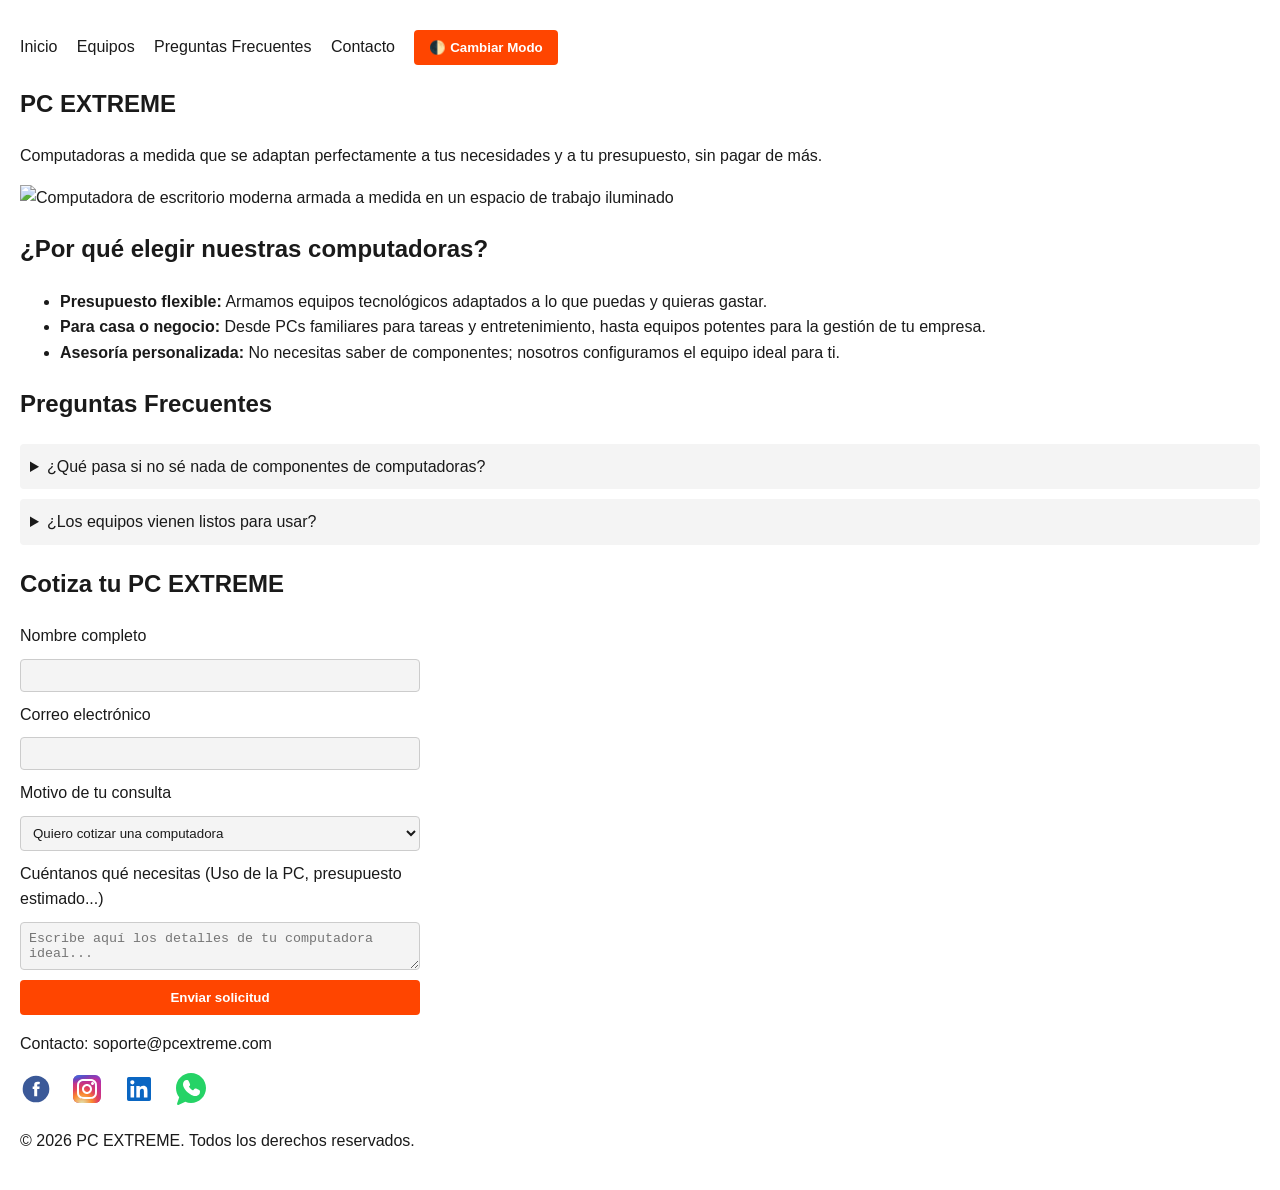
==== index.html @ 74a6d480 "Entrega Módulo 1 - PC EXTREME" ====
<!DOCTYPE html>
<html lang="es">
<head>
  <meta charset="UTF-8">
  <title>PC EXTREME - Computadoras a tu Medida</title>
  <link rel="icon" href="img/favicon.jpeg" type="image/jpeg">
  <link rel="stylesheet" href="css/styles.css">
</head>
<body>

  <header>
    <nav>
      <a href="#hero">Inicio</a>
      <a href="#caracteristicas">Equipos</a>
      <a href="#faq">Preguntas Frecuentes</a>
      <a href="#contacto">Contacto</a>
      <button id="theme-toggle" style="margin-top: 10px;">🌓 Cambiar Modo</button>
    </nav>
    
  </header>

  <main>
    <section id="hero">
      <h1>PC EXTREME</h1>
      <p>Computadoras a medida que se adaptan perfectamente a tus necesidades y a tu presupuesto, sin pagar de más.</p>
      <img src="img/hero.jpg" alt="Computadora de escritorio moderna armada a medida en un espacio de trabajo iluminado" width="720" height="720">
    </section>

    <section id="caracteristicas">
      <h2>¿Por qué elegir nuestras computadoras?</h2>
      <ul>
        <li><strong>Presupuesto flexible:</strong> Armamos equipos tecnológicos adaptados a lo que puedas y quieras gastar.</li>
        <li><strong>Para casa o negocio:</strong> Desde PCs familiares para tareas y entretenimiento, hasta equipos potentes para la gestión de tu empresa.</li>
        <li><strong>Asesoría personalizada:</strong> No necesitas saber de componentes; nosotros configuramos el equipo ideal para ti.</li>
      </ul>
    </section>

    <section id="faq">
      <h2>Preguntas Frecuentes</h2>
      
      <details>
        <summary>¿Qué pasa si no sé nada de componentes de computadoras?</summary>
        <p>No te preocupes. Cuéntanos para qué necesitas la PC (estudios, oficina, juegos) y cuál es tu presupuesto; nosotros nos encargamos de seleccionar las mejores piezas para ti.</p>
      </details>

      <details>
        <summary>¿Los equipos vienen listos para usar?</summary>
        <p>Sí, entregamos todas las computadoras completamente armadas, testeadas y con el sistema operativo configurado para que solo tengas que conectarla y empezar a trabajar.</p>
      </details>
    </section>

    <section id="contactodirect">
      <h2>Cotiza tu PC EXTREME</h2>
      <form>
        <label for="nombre">Nombre completo</label>
        <input type="text" id="nombre" required>

        <label for="email">Correo electrónico</label>
        <input type="email" id="email" required>

        
        <label for="motivo">Motivo de tu consulta</label>
        <select id="motivo">
          <option value="cotizacion">Quiero cotizar una computadora</option>
          <option value="soporte">Soporte técnico o garantía</option>
          <option value="sugerencia">Sugerencia o reclamo</option>
        </select>

        <label for="mensaje">Cuéntanos qué necesitas (Uso de la PC, presupuesto estimado...)</label>
        <textarea id="mensaje" placeholder="Escribe aquí los detalles de tu computadora ideal..."></textarea>

        <button type="submit">Enviar solicitud</button>
      </form>
    </section>

  </main>

  <footer id="contactoredes">
    <p>Contacto: soporte@pcextreme.com</p>

    <a href="#" aria-label="Síguenos en Facebook">
      <img src="img/facebook.svg" alt="" width="32" height="32">
    </a>
    <a href="#" aria-label="Síguenos en Instagram">
      <img src="img/instagram.svg" alt="" width="32" height="32">
    </a>
    <a href="#" aria-label="Síguenos en LinkedIn">
      <img src="img/linkedin.svg" alt="" width="32" height="32">
    </a>
    <a href="#" aria-label="Escríbenos por WhatsApp para cotizar tu computadora">
      <img src="img/whatsapp.svg" alt="" width="32" height="32">
    </a>

    <p>&copy; 2026 PC EXTREME. Todos los derechos reservados.</p>
  </footer>
    
   <script>
    const toggleButton = document.getElementById('theme-toggle');
    toggleButton.addEventListener('click', () => {
      const currentTheme = document.body.getAttribute('data-theme');
      if (currentTheme === 'dark') {
        document.body.removeAttribute('data-theme');
      } else {
        document.body.setAttribute('data-theme', 'dark');
      }
    });
  </script>

</body>
</html>
---- css/styles.css ----
/* Variables CSS (Logro 1) */
:root {
  --bg-color: #ffffff;
  --text-color: #1a1a1a;
  --accent-color: #ff4500; /* Un rojo/naranja potente para PC EXTREME */
  --card-bg: #f4f4f4;
  --transition-speed: 0.3s; /* Para el Logro 2 */
}

/* Variables para el Modo Oscuro */
[data-theme="dark"] {
  --bg-color: #121212;
  --text-color: #f5f5f5;
  --card-bg: #1e1e1e;
}

/* Estilos Base utilizando las variables */
body {
  background-color: var(--bg-color);
  color: var(--text-color);
  font-family: 'Segoe UI', Tahoma, Geneva, Verdana, sans-serif;
  line-height: 1.6;
  margin: 0;
  padding: 20px;
  transition: background-color var(--transition-speed), color var(--transition-speed);
}

/* Microinteracciones en Enlaces (Logro 2) */
nav a, footer a {
  color: var(--text-color);
  text-decoration: none;
  margin-right: 15px;
  transition: color var(--transition-speed);
}

nav a:hover, footer a:hover {
  color: var(--accent-color); /* Resalta al pasar el mouse */
  text-decoration: underline;
}

/* Botones y Formulario ordenados hacia abajo */
form {
  display: flex;
  flex-direction: column;
  max-width: 400px;
  gap: 10px;
}

input, select, textarea {
  padding: 8px;
  background-color: var(--card-bg);
  color: var(--text-color);
  border: 1px solid #ccc;
  border-radius: 4px;
}

/* Microinteracciones en Botones (Logro 2) */
button {
  background-color: var(--accent-color);
  color: white;
  border: none;
  padding: 10px 15px;
  cursor: pointer;
  border-radius: 4px;
  font-weight: bold;
  transition: transform var(--transition-speed), background-color var(--transition-speed);
}

button:hover {
  background-color: #e03d00;
  transform: scale(1.03); /* Efecto de crecimiento sutil */
}

/* Estilos para las preguntas frecuentes */
details {
  background-color: var(--card-bg);
  padding: 10px;
  margin-bottom: 10px;
  border-radius: 4px;
}
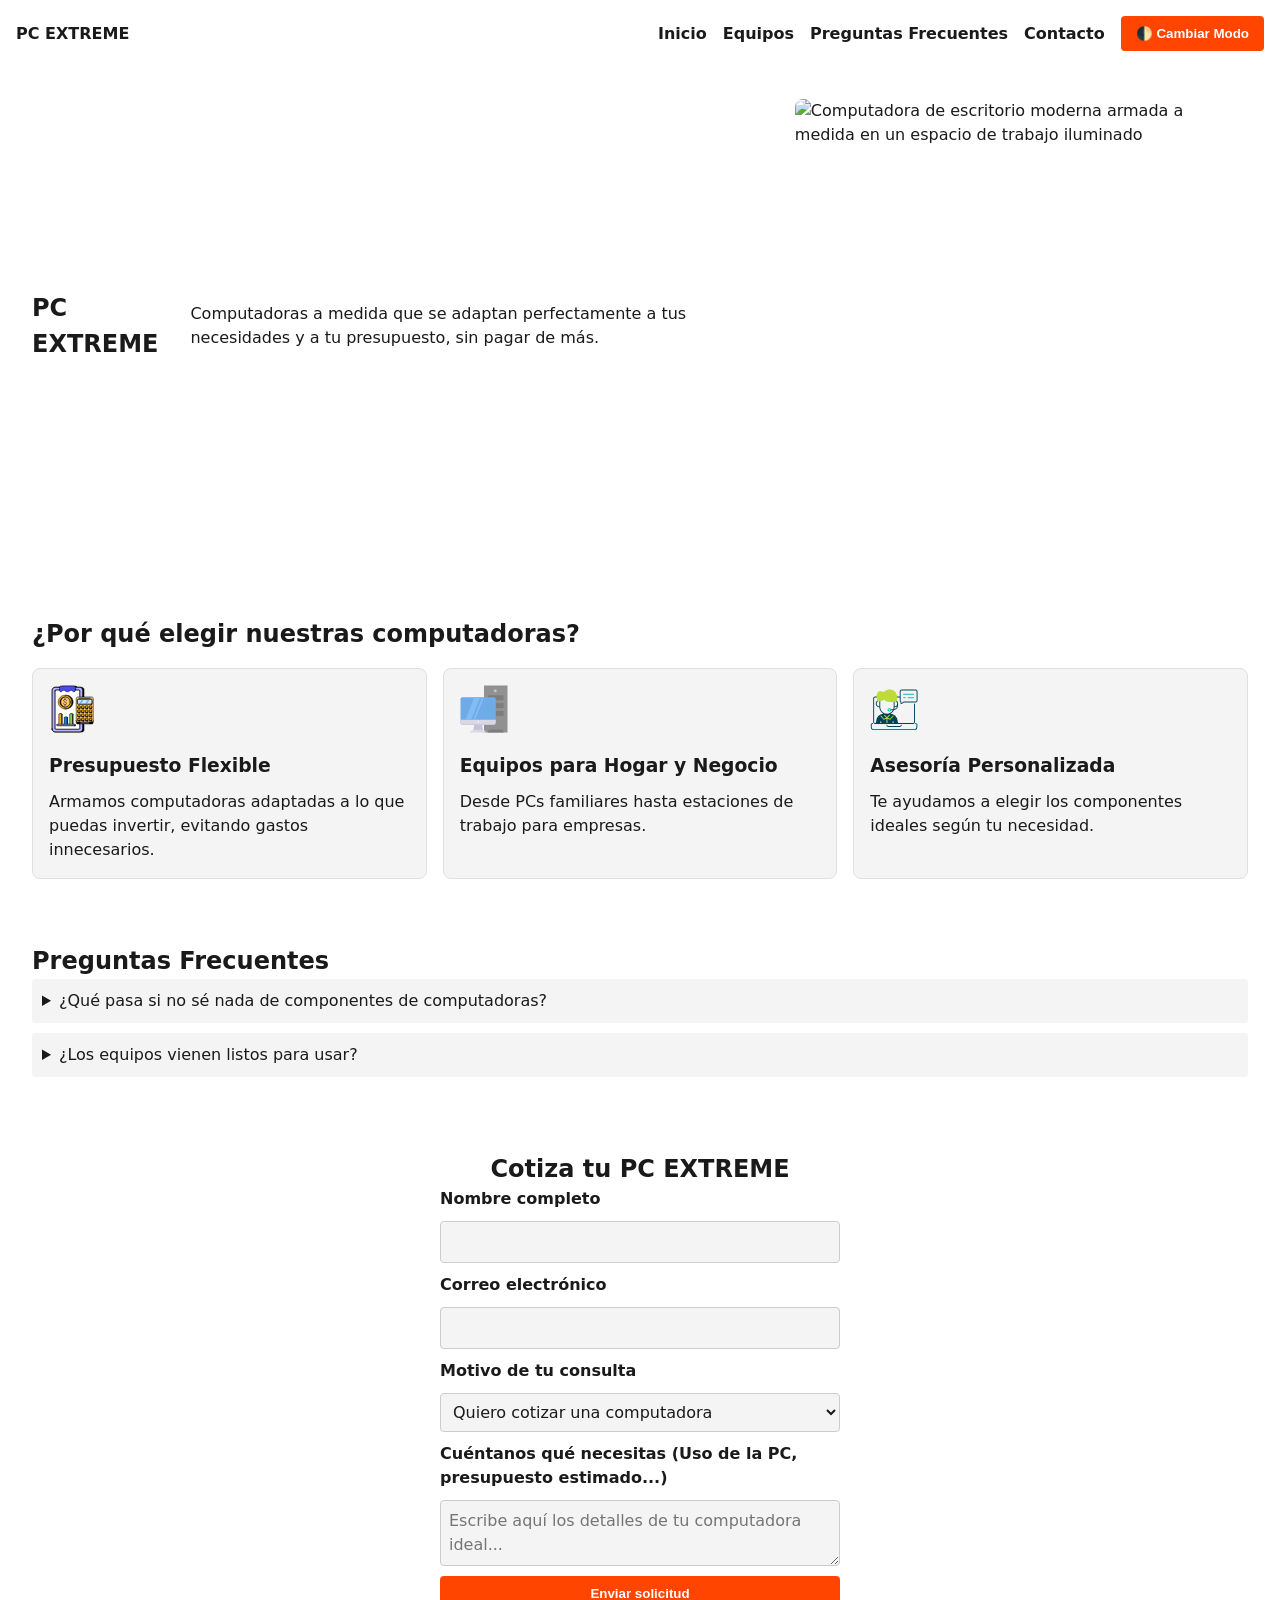
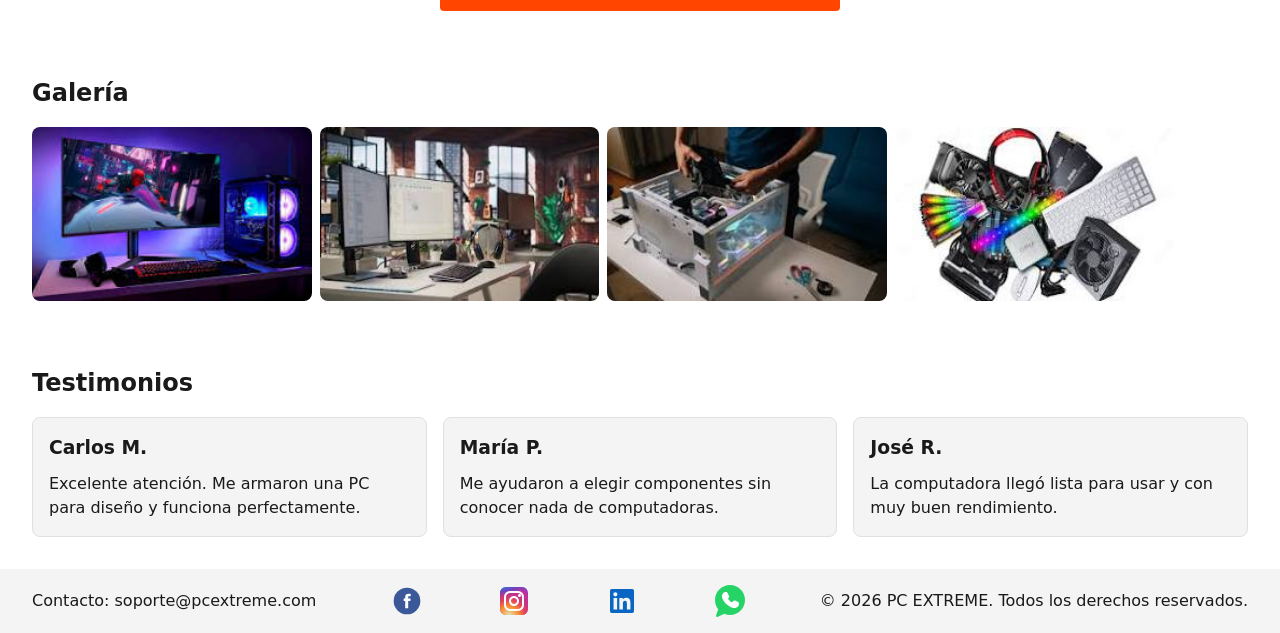
==== commit 1c0d00ac: "Laboratorio 02: Flexbox y diseño responsive" ====
--- a/index.html
+++ b/index.html
@@ -1,51 +1,88 @@
 <!DOCTYPE html>
 <html lang="es">
+
 <head>
   <meta charset="UTF-8">
   <title>PC EXTREME - Computadoras a tu Medida</title>
   <link rel="icon" href="img/favicon.jpeg" type="image/jpeg">
   <link rel="stylesheet" href="css/styles.css">
 </head>
+
 <body>
 
   <header>
     <nav>
+      <a href="#hero" class="logo">PC EXTREME</a>
+
       <a href="#hero">Inicio</a>
       <a href="#caracteristicas">Equipos</a>
       <a href="#faq">Preguntas Frecuentes</a>
-      <a href="#contacto">Contacto</a>
-      <button id="theme-toggle" style="margin-top: 10px;">🌓 Cambiar Modo</button>
+      <a href="#contactodirect">Contacto</a>
+
+      <button id="theme-toggle">🌓 Cambiar Modo</button>
     </nav>
-    
+
   </header>
 
   <main>
     <section id="hero">
       <h1>PC EXTREME</h1>
       <p>Computadoras a medida que se adaptan perfectamente a tus necesidades y a tu presupuesto, sin pagar de más.</p>
-      <img src="img/hero.jpg" alt="Computadora de escritorio moderna armada a medida en un espacio de trabajo iluminado" width="720" height="720">
+      <img src="img/hero.jpg" alt="Computadora de escritorio moderna armada a medida en un espacio de trabajo iluminado"
+        width="720" height="720">
     </section>
 
     <section id="caracteristicas">
       <h2>¿Por qué elegir nuestras computadoras?</h2>
-      <ul>
-        <li><strong>Presupuesto flexible:</strong> Armamos equipos tecnológicos adaptados a lo que puedas y quieras gastar.</li>
-        <li><strong>Para casa o negocio:</strong> Desde PCs familiares para tareas y entretenimiento, hasta equipos potentes para la gestión de tu empresa.</li>
-        <li><strong>Asesoría personalizada:</strong> No necesitas saber de componentes; nosotros configuramos el equipo ideal para ti.</li>
-      </ul>
+      <div class="cards">
+
+        <article class="card">
+          <img src="img/presupuesto.svg" alt="" width="48" height="48">
+
+          <h3>Presupuesto Flexible</h3>
+
+          <p>
+            Armamos computadoras adaptadas a lo que puedas invertir,
+            evitando gastos innecesarios.
+          </p>
+        </article>
+
+        <article class="card">
+          <img src="img/pc_escritorio.svg" alt="" width="48" height="48">
+
+          <h3>Equipos para Hogar y Negocio</h3>
+
+          <p>
+            Desde PCs familiares hasta estaciones de trabajo para empresas.
+          </p>
+        </article>
+
+        <article class="card">
+          <img src="img/asesoría.svg" alt="" width="48" height="48">
+
+          <h3>Asesoría Personalizada</h3>
+
+          <p>
+            Te ayudamos a elegir los componentes ideales según tu necesidad.
+          </p>
+        </article>
+
+      </div>
     </section>
 
     <section id="faq">
       <h2>Preguntas Frecuentes</h2>
-      
+
       <details>
         <summary>¿Qué pasa si no sé nada de componentes de computadoras?</summary>
-        <p>No te preocupes. Cuéntanos para qué necesitas la PC (estudios, oficina, juegos) y cuál es tu presupuesto; nosotros nos encargamos de seleccionar las mejores piezas para ti.</p>
+        <p>No te preocupes. Cuéntanos para qué necesitas la PC (estudios, oficina, juegos) y cuál es tu presupuesto;
+          nosotros nos encargamos de seleccionar las mejores piezas para ti.</p>
       </details>
 
       <details>
         <summary>¿Los equipos vienen listos para usar?</summary>
-        <p>Sí, entregamos todas las computadoras completamente armadas, testeadas y con el sistema operativo configurado para que solo tengas que conectarla y empezar a trabajar.</p>
+        <p>Sí, entregamos todas las computadoras completamente armadas, testeadas y con el sistema operativo configurado
+          para que solo tengas que conectarla y empezar a trabajar.</p>
       </details>
     </section>
 
@@ -58,7 +95,7 @@
         <label for="email">Correo electrónico</label>
         <input type="email" id="email" required>
 
-        
+
         <label for="motivo">Motivo de tu consulta</label>
         <select id="motivo">
           <option value="cotizacion">Quiero cotizar una computadora</option>
@@ -72,7 +109,50 @@
         <button type="submit">Enviar solicitud</button>
       </form>
     </section>
+    <section id="galeria">
+      <h2>Galería</h2>
+      <div class="galeria">
 
+        <img src="img/PC-Gamer.jpg" alt="Computadora gamer">
+        <img src="img/PC-oficina.jpg" alt="PC para oficina">
+        <img src="img/PC-personalizada.jpg" alt="Computadora personalizada">
+        <img src="img/PC-componentes.jpg" alt="Componentes de computadora">
+
+      </div>
+    </section>
+    <section id="testimonios">
+      <h2>Testimonios</h2>
+      <div class="cards">
+        
+        <article class="card">
+          <h3>Carlos M.</h3>
+          <p>
+            Excelente atención. Me armaron una PC para diseño
+            y funciona perfectamente.
+          </p>
+        </article>
+
+        <article class="card">
+          <h3>María P.</h3>
+
+          <p>
+            Me ayudaron a elegir componentes sin conocer nada
+            de computadoras.
+          </p>
+        </article>
+
+        <article class="card">
+          <h3>José R.</h3>
+
+          <p>
+            La computadora llegó lista para usar y con muy buen
+            rendimiento.
+          </p>
+        </article>
+
+      </div>
+
+    </section>
   </main>
 
   <footer id="contactoredes">
@@ -93,8 +173,8 @@
 
     <p>&copy; 2026 PC EXTREME. Todos los derechos reservados.</p>
   </footer>
-    
-   <script>
+
+  <script>
     const toggleButton = document.getElementById('theme-toggle');
     toggleButton.addEventListener('click', () => {
       const currentTheme = document.body.getAttribute('data-theme');
@@ -107,4 +187,5 @@
   </script>
 
 </body>
+
 </html>
--- a/css/styles.css
+++ b/css/styles.css
@@ -1,80 +1,370 @@
-/* Variables CSS (Logro 1) */
+/* ==========================
+   MÓVIL (<640px)
+   ESTILOS BASE
+========================== */
+
+* {
+  margin: 0;
+  padding: 0;
+  box-sizing: border-box;
+}
+
+/* ==========================
+   VARIABLES
+========================== */
+
 :root {
   --bg-color: #ffffff;
   --text-color: #1a1a1a;
-  --accent-color: #ff4500; /* Un rojo/naranja potente para PC EXTREME */
+  --accent-color: #ff4500;
   --card-bg: #f4f4f4;
-  --transition-speed: 0.3s; /* Para el Logro 2 */
-}
-
-/* Variables para el Modo Oscuro */
+  --transition-speed: .3s;
+}
+
+/* ==========================
+   MODO OSCURO
+========================== */
+
 [data-theme="dark"] {
   --bg-color: #121212;
   --text-color: #f5f5f5;
   --card-bg: #1e1e1e;
 }
 
-/* Estilos Base utilizando las variables */
+/* ==========================
+   BODY
+========================== */
+
 body {
   background-color: var(--bg-color);
   color: var(--text-color);
-  font-family: 'Segoe UI', Tahoma, Geneva, Verdana, sans-serif;
-  line-height: 1.6;
-  margin: 0;
-  padding: 20px;
-  transition: background-color var(--transition-speed), color var(--transition-speed);
-}
-
-/* Microinteracciones en Enlaces (Logro 2) */
-nav a, footer a {
+  font-family: system-ui, sans-serif;
+  line-height: 1.5;
+
+  transition:
+    background-color var(--transition-speed),
+    color var(--transition-speed);
+}
+
+/* ==========================
+   NAVBAR
+========================== */
+
+header nav {
+  display: flex;
+  flex-wrap: wrap;
+  align-items: center;
+  gap: 16px;
+  padding: 16px;
+}
+
+header nav .logo {
+  flex-grow: 1;
+}
+
+nav a {
+  text-decoration: none;
   color: var(--text-color);
-  text-decoration: none;
-  margin-right: 15px;
-  transition: color var(--transition-speed);
-}
-
-nav a:hover, footer a:hover {
-  color: var(--accent-color); /* Resalta al pasar el mouse */
-  text-decoration: underline;
-}
-
-/* Botones y Formulario ordenados hacia abajo */
-form {
-  display: flex;
-  flex-direction: column;
-  max-width: 400px;
-  gap: 10px;
-}
-
-input, select, textarea {
-  padding: 8px;
-  background-color: var(--card-bg);
-  color: var(--text-color);
-  border: 1px solid #ccc;
-  border-radius: 4px;
-}
-
-/* Microinteracciones en Botones (Logro 2) */
-button {
-  background-color: var(--accent-color);
-  color: white;
-  border: none;
-  padding: 10px 15px;
-  cursor: pointer;
-  border-radius: 4px;
-  font-weight: bold;
-  transition: transform var(--transition-speed), background-color var(--transition-speed);
-}
-
-button:hover {
-  background-color: #e03d00;
-  transform: scale(1.03); /* Efecto de crecimiento sutil */
-}
-
-/* Estilos para las preguntas frecuentes */
+  font-weight: 700;
+  transition: color .3s;
+}
+
+nav a:hover {
+  color: var(--accent-color);
+}
+
+/* ==========================
+   HERO
+========================== */
+
+#hero {
+  display: flex;
+  flex-direction: column;
+  align-items: center;
+  text-align: center;
+  gap: 32px;
+  padding: 32px;
+}
+
+#hero img {
+  max-width: 100%;
+  height: auto;
+  border-radius: 8px;
+
+  transition: transform .3s;
+}
+
+#hero img:hover {
+  transform: scale(1.03);
+}
+
+/* ==========================
+   SECCIONES
+========================== */
+
+#caracteristicas,
+#faq,
+#contactodirect,
+#galeria,
+#testimonios {
+  padding: 32px;
+}
+
+/* ==========================
+   TARJETAS GENERALES
+========================== */
+
+.cards {
+  display: flex;
+  flex-direction: column;
+  gap: 16px;
+  margin-top: 16px;
+}
+
+.card {
+  width: 100%;
+
+  padding: 16px;
+
+  background: var(--card-bg);
+
+  border: 1px solid #e0e0e0;
+  border-radius: 8px;
+
+  transition:
+    transform .3s,
+    box-shadow .3s;
+}
+
+.card:hover {
+  transform: translateY(-4px);
+  box-shadow: 0 8px 15px rgba(0, 0, 0, .15);
+}
+
+.card img {
+  margin-bottom: 12px;
+}
+
+.card h3 {
+  margin-bottom: 10px;
+}
+
+/* ==========================
+   TESTIMONIOS
+========================== */
+
+#testimonios .cards {
+  display: flex;
+  flex-direction: column;
+}
+
+#testimonios .card {
+  width: 100%;
+}
+
+/* ==========================
+   FAQ
+========================== */
+
 details {
-  background-color: var(--card-bg);
+  background: var(--card-bg);
   padding: 10px;
   margin-bottom: 10px;
   border-radius: 4px;
+}
+
+/* ==========================
+   CONTACTO
+========================== */
+
+#contactodirect {
+  display: flex;
+  flex-direction: column;
+  align-items: center;
+}
+
+#contactodirect form {
+  display: flex;
+  flex-direction: column;
+  gap: 10px;
+
+  width: 100%;
+  max-width: 400px;
+}
+
+#contactodirect label {
+  font-weight: 600;
+}
+
+input,
+select,
+textarea {
+  padding: 8px;
+
+  border: 1px solid #ccc;
+  border-radius: 4px;
+
+  background: var(--card-bg);
+  color: var(--text-color);
+
+  font: inherit;
+}
+
+/* ==========================
+   BOTONES
+========================== */
+
+button {
+  background: var(--accent-color);
+  color: white;
+
+  border: none;
+  border-radius: 4px;
+
+  padding: 10px 15px;
+
+  cursor: pointer;
+  font-weight: bold;
+
+  transition:
+    transform .3s,
+    background-color .3s;
+}
+
+button:hover {
+  background: #e03d00;
+  transform: translateY(-3px);
+}
+
+/* ==========================
+   GALERÍA
+========================== */
+
+.galeria {
+  display: flex;
+  flex-direction: column;
+  gap: 8px;
+  margin-top: 16px;
+}
+
+.galeria img {
+  width: 100%;
+  height: auto;
+  border-radius: 8px;
+
+  transition: transform .3s;
+}
+
+.galeria img:hover {
+  transform: scale(1.03);
+}
+
+/* ==========================
+   FOOTER
+========================== */
+
+footer {
+  display: flex;
+  flex-wrap: wrap;
+
+  justify-content: center;
+  align-items: center;
+
+  gap: 16px;
+
+  padding: 16px 32px;
+
+  background: var(--card-bg);
+}
+
+footer a {
+  display: inline-flex;
+  align-items: center;
+}
+
+footer img {
+  transition: transform .3s;
+}
+
+footer img:hover {
+  transform: scale(1.1);
+}
+
+/* ==================================
+   TABLET (640px - 1023px)
+================================== */
+
+@media (min-width:640px) {
+
+  /* Características */
+  .cards {
+    flex-direction: row;
+    flex-wrap: wrap;
+  }
+
+  .card {
+    flex: 1 1 45%;
+  }
+
+  /* Testimonios */
+  #testimonios .cards {
+    flex-direction: row;
+    flex-wrap: wrap;
+  }
+
+  #testimonios .card {
+    flex: 1 1 45%;
+  }
+
+  /* Galería */
+  .galeria {
+    flex-direction: row;
+    flex-wrap: wrap;
+  }
+
+  .galeria img {
+    width: 48%;
+  }
+
+}
+
+/* ==================================
+   ESCRITORIO (1024px o más)
+================================== */
+
+@media (min-width:1024px) {
+
+  header nav {
+    flex-wrap: nowrap;
+  }
+
+  #hero {
+    flex-direction: row;
+    text-align: left;
+  }
+
+  #hero img {
+    max-width: 50%;
+  }
+
+  /* Características */
+  .card {
+    flex: 1 1 30%;
+  }
+
+  /* Testimonios */
+  #testimonios .card {
+    flex: 1 1 30%;
+  }
+
+  /* Galería */
+  .galeria img {
+    width: 23%;
+  }
+
+  /* Footer */
+  footer {
+    justify-content: space-between;
+  }
+
 }
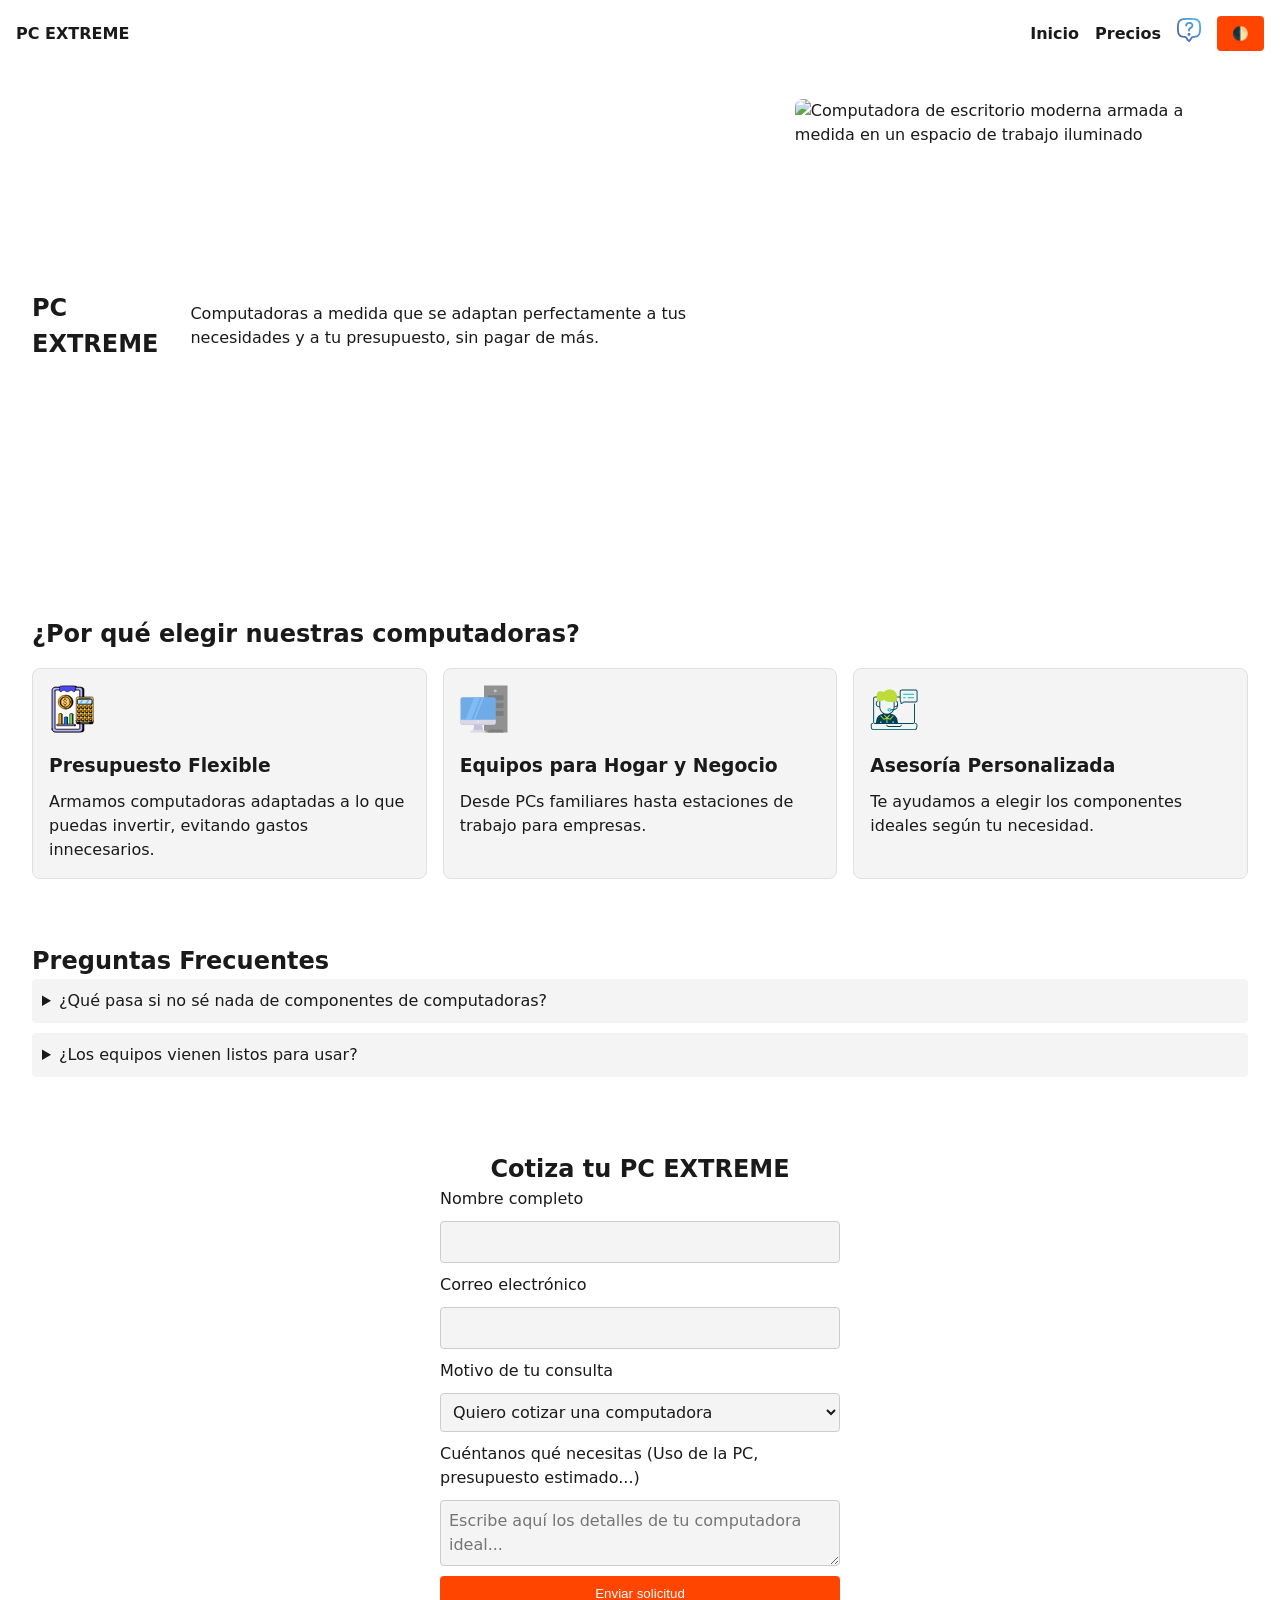
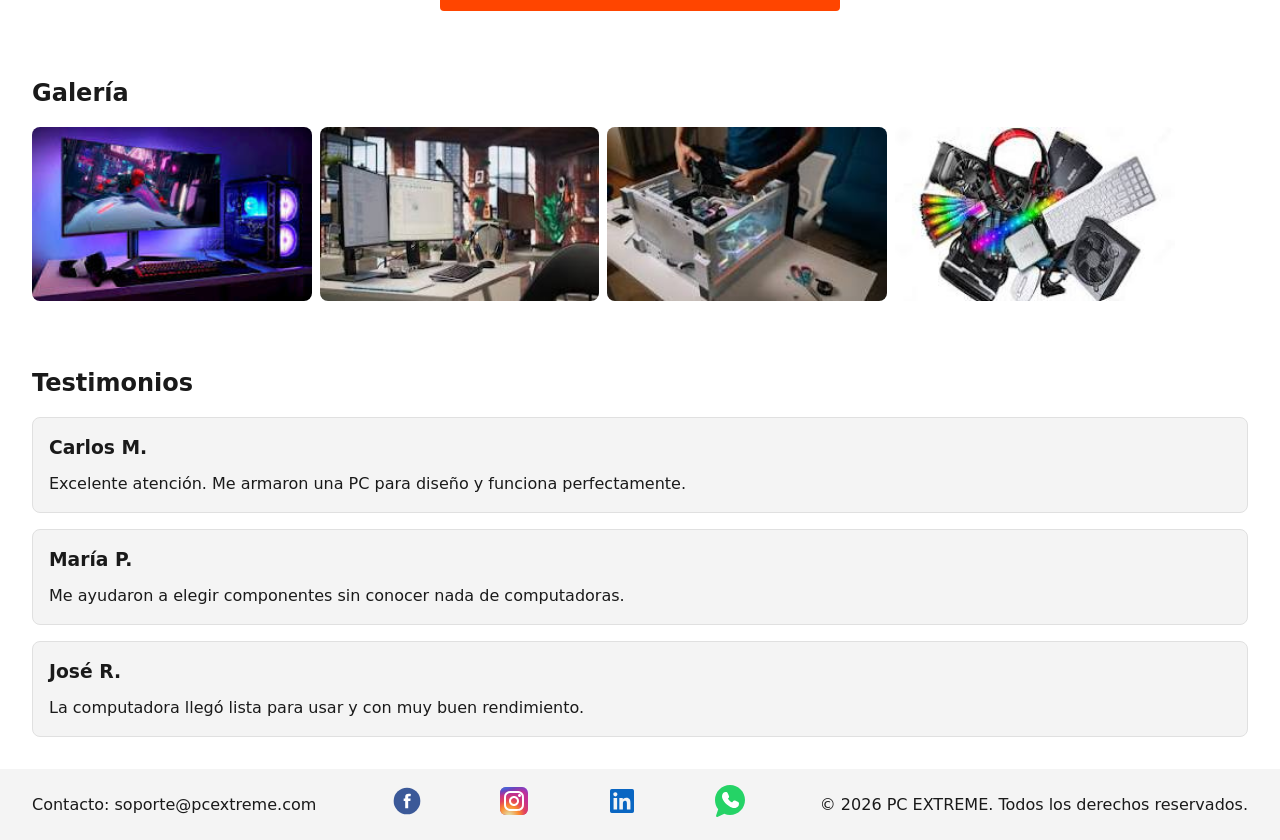
==== commit 4fa67d2d: "Laboratorio 03:CSS Layout con Grid" ====
--- a/index.html
+++ b/index.html
@@ -12,14 +12,20 @@
 
   <header>
     <nav>
-      <a href="#hero" class="logo">PC EXTREME</a>
-
-      <a href="#hero">Inicio</a>
-      <a href="#caracteristicas">Equipos</a>
-      <a href="#faq">Preguntas Frecuentes</a>
-      <a href="#contactodirect">Contacto</a>
-
-      <button id="theme-toggle">🌓 Cambiar Modo</button>
+      <a href="index.html" class="logo">PC EXTREME</a>
+
+      <a href="index.html">Inicio</a>
+
+      <a href="precios.html">Precios</a>
+
+      <a href="faq.html" id="icono-faq" aria-label="Preguntas frecuentes">
+
+        <img src="img/faq.svg" alt="" width="24" height="24">
+      </a>
+
+      <button id="theme-toggle">
+        🌓
+      </button>
     </nav>
 
   </header>
@@ -123,7 +129,7 @@
     <section id="testimonios">
       <h2>Testimonios</h2>
       <div class="cards">
-        
+
         <article class="card">
           <h3>Carlos M.</h3>
           <p>
@@ -175,17 +181,35 @@
   </footer>
 
   <script>
-    const toggleButton = document.getElementById('theme-toggle');
-    toggleButton.addEventListener('click', () => {
-      const currentTheme = document.body.getAttribute('data-theme');
-      if (currentTheme === 'dark') {
-        document.body.removeAttribute('data-theme');
-      } else {
-        document.body.setAttribute('data-theme', 'dark');
-      }
-    });
+    const toggleButton = document.getElementById("theme-toggle");
+
+        // Aplicar tema guardado al cargar la página
+        const temaGuardado = localStorage.getItem("theme");
+
+        if (temaGuardado === "dark") {
+            document.body.setAttribute("data-theme", "dark");
+        }
+
+        // Cambiar tema al hacer clic
+        toggleButton.addEventListener("click", () => {
+
+            const currentTheme = document.body.getAttribute("data-theme");
+
+            if (currentTheme === "dark") {
+
+                document.body.removeAttribute("data-theme");
+                localStorage.setItem("theme", "light");
+
+            } else {
+
+                document.body.setAttribute("data-theme", "dark");
+                localStorage.setItem("theme", "dark");
+
+            }
+
+        });
   </script>
-
+  
 </body>
 
 </html>
--- a/css/styles.css
+++ b/css/styles.css
@@ -1,6 +1,5 @@
 /* ==========================
-   MÓVIL (<640px)
-   ESTILOS BASE
+RESET
 ========================== */
 
 * {
@@ -10,7 +9,7 @@
 }
 
 /* ==========================
-   VARIABLES
+VARIABLES
 ========================== */
 
 :root {
@@ -22,7 +21,7 @@
 }
 
 /* ==========================
-   MODO OSCURO
+MODO OSCURO
 ========================== */
 
 [data-theme="dark"] {
@@ -32,7 +31,7 @@
 }
 
 /* ==========================
-   BODY
+BODY
 ========================== */
 
 body {
@@ -40,14 +39,13 @@
   color: var(--text-color);
   font-family: system-ui, sans-serif;
   line-height: 1.5;
-
   transition:
     background-color var(--transition-speed),
     color var(--transition-speed);
 }
 
 /* ==========================
-   NAVBAR
+NAVBAR
 ========================== */
 
 header nav {
@@ -66,7 +64,6 @@
   text-decoration: none;
   color: var(--text-color);
   font-weight: 700;
-  transition: color .3s;
 }
 
 nav a:hover {
@@ -74,7 +71,7 @@
 }
 
 /* ==========================
-   HERO
+HERO
 ========================== */
 
 #hero {
@@ -90,8 +87,6 @@
   max-width: 100%;
   height: auto;
   border-radius: 8px;
-
-  transition: transform .3s;
 }
 
 #hero img:hover {
@@ -99,7 +94,7 @@
 }
 
 /* ==========================
-   SECCIONES
+SECCIONES
 ========================== */
 
 #caracteristicas,
@@ -111,7 +106,7 @@
 }
 
 /* ==========================
-   TARJETAS GENERALES
+CARDS
 ========================== */
 
 .cards {
@@ -123,22 +118,10 @@
 
 .card {
   width: 100%;
-
   padding: 16px;
-
-  background: var(--card-bg);
-
+  background: var(--card-bg);
   border: 1px solid #e0e0e0;
   border-radius: 8px;
-
-  transition:
-    transform .3s,
-    box-shadow .3s;
-}
-
-.card:hover {
-  transform: translateY(-4px);
-  box-shadow: 0 8px 15px rgba(0, 0, 0, .15);
 }
 
 .card img {
@@ -150,20 +133,15 @@
 }
 
 /* ==========================
-   TESTIMONIOS
+TESTIMONIOS
 ========================== */
 
 #testimonios .cards {
-  display: flex;
-  flex-direction: column;
-}
-
-#testimonios .card {
-  width: 100%;
-}
-
-/* ==========================
-   FAQ
+  flex-direction: column;
+}
+
+/* ==========================
+FAQ
 ========================== */
 
 details {
@@ -174,7 +152,7 @@
 }
 
 /* ==========================
-   CONTACTO
+CONTACTO
 ========================== */
 
 #contactodirect {
@@ -184,60 +162,39 @@
 }
 
 #contactodirect form {
-  display: flex;
-  flex-direction: column;
-  gap: 10px;
-
   width: 100%;
   max-width: 400px;
-}
-
-#contactodirect label {
-  font-weight: 600;
+  display: flex;
+  flex-direction: column;
+  gap: 10px;
 }
 
 input,
 select,
 textarea {
   padding: 8px;
-
   border: 1px solid #ccc;
   border-radius: 4px;
-
   background: var(--card-bg);
   color: var(--text-color);
-
   font: inherit;
 }
 
 /* ==========================
-   BOTONES
+BOTONES
 ========================== */
 
 button {
   background: var(--accent-color);
   color: white;
-
   border: none;
   border-radius: 4px;
-
   padding: 10px 15px;
-
   cursor: pointer;
-  font-weight: bold;
-
-  transition:
-    transform .3s,
-    background-color .3s;
-}
-
-button:hover {
-  background: #e03d00;
-  transform: translateY(-3px);
-}
-
-/* ==========================
-   GALERÍA
+}
+
+/* ==========================
+GALERÍA
 ========================== */
 
 .galeria {
@@ -249,54 +206,156 @@
 
 .galeria img {
   width: 100%;
-  height: auto;
-  border-radius: 8px;
-
-  transition: transform .3s;
-}
-
-.galeria img:hover {
-  transform: scale(1.03);
-}
-
-/* ==========================
-   FOOTER
+  border-radius: 8px;
+}
+
+/* ==========================
+FOOTER
 ========================== */
 
 footer {
   display: flex;
   flex-wrap: wrap;
-
   justify-content: center;
   align-items: center;
-
   gap: 16px;
-
   padding: 16px 32px;
-
-  background: var(--card-bg);
-}
-
-footer a {
-  display: inline-flex;
+  background: var(--card-bg);
+}
+
+/* ==================================================
+PRECIOS.HTML
+================================================== */
+
+#content-precios {
+  text-align: center;
+}
+
+.planes {
+  display: grid;
+  gap: 24px;
+  padding: 32px;
+  margin: 0 auto;
+}
+
+.plan {
+  background: var(--card-bg);
+  border: 1px solid #e0e0e0;
+  border-radius: 8px;
+  padding: 24px;
+
+  display: flex;
+  flex-direction: column;
+  justify-content: space-between;
   align-items: center;
-}
-
-footer img {
-  transition: transform .3s;
-}
-
-footer img:hover {
-  transform: scale(1.1);
-}
-
-/* ==================================
-   TABLET (640px - 1023px)
-================================== */
+
+  min-height: 320px;
+}
+
+.plan .precio {
+  font-size: 32px;
+  font-weight: 700;
+  margin: 16px 0;
+}
+
+.plan ul {
+  list-style: none;
+  text-align: center;
+}
+
+.plan a {
+  text-decoration: none;
+  color: var(--text-color);
+  border: 1px solid var(--text-color);
+  padding: 8px 16px;
+  border-radius: 5px;
+}
+
+/* Logos */
+
+.clientes {
+  padding: 32px;
+}
+
+.logos {
+  display: grid;
+  grid-template-columns: repeat(auto-fit, minmax(150px, 1fr));
+  gap: 16px;
+  margin-top: 16px;
+}
+
+.logo-cliente {
+  background: var(--card-bg);
+  padding: 24px;
+  border-radius: 8px;
+  text-align: center;
+  font-weight: bold;
+}
+
+/* ==================================================
+FAQ.HTML
+================================================== */
+
+.faq-layout {
+  display: grid;
+
+  grid-template-areas:
+    "header"
+    "nav"
+    "main"
+    "footer";
+
+  grid-template-columns: 1fr;
+
+  gap: 16px;
+  min-height: 100vh;
+}
+
+.faq-layout header {
+  grid-area: header;
+}
+
+.faq-nav {
+  grid-area: nav;
+  background: var(--card-bg);
+  padding: 16px;
+  margin: 0 16px;
+  border-radius: 8px;
+}
+
+.faq-main {
+  grid-area: main;
+  padding: 16px;
+}
+
+.faq-layout footer {
+  grid-area: footer;
+}
+
+.faq-nav ul {
+  list-style: none;
+}
+
+.faq-main details {
+  border-bottom: 1px solid #e0e0e0;
+  padding: 16px 0;
+}
+
+.faq-main summary {
+  cursor: pointer;
+  font-weight: 600;
+}
+
+.faq-layout h1 {
+  text-align: center;
+}
+
+/* ==================================================
+TABLET
+================================================== */
 
 @media (min-width:640px) {
 
-  /* Características */
   .cards {
     flex-direction: row;
     flex-wrap: wrap;
@@ -306,17 +365,10 @@
     flex: 1 1 45%;
   }
 
-  /* Testimonios */
-  #testimonios .cards {
-    flex-direction: row;
-    flex-wrap: wrap;
-  }
-
   #testimonios .card {
     flex: 1 1 45%;
   }
 
-  /* Galería */
   .galeria {
     flex-direction: row;
     flex-wrap: wrap;
@@ -326,11 +378,25 @@
     width: 48%;
   }
 
-}
-
-/* ==================================
-   ESCRITORIO (1024px o más)
-================================== */
+  .planes {
+    grid-template-columns: 1fr 1fr;
+  }
+
+  .faq-layout {
+    grid-template-areas:
+      "header header"
+      "nav main"
+      "footer footer";
+
+    grid-template-columns: 200px 1fr;
+    grid-template-rows: auto 1fr auto;
+  }
+
+}
+
+/* ==================================================
+DESKTOP
+================================================== */
 
 @media (min-width:1024px) {
 
@@ -347,24 +413,24 @@
     max-width: 50%;
   }
 
-  /* Características */
   .card {
     flex: 1 1 30%;
   }
 
-  /* Testimonios */
   #testimonios .card {
     flex: 1 1 30%;
   }
 
-  /* Galería */
   .galeria img {
     width: 23%;
   }
 
-  /* Footer */
   footer {
     justify-content: space-between;
   }
 
+  .planes {
+    grid-template-columns: repeat(4, 1fr);
+  }
+
 }
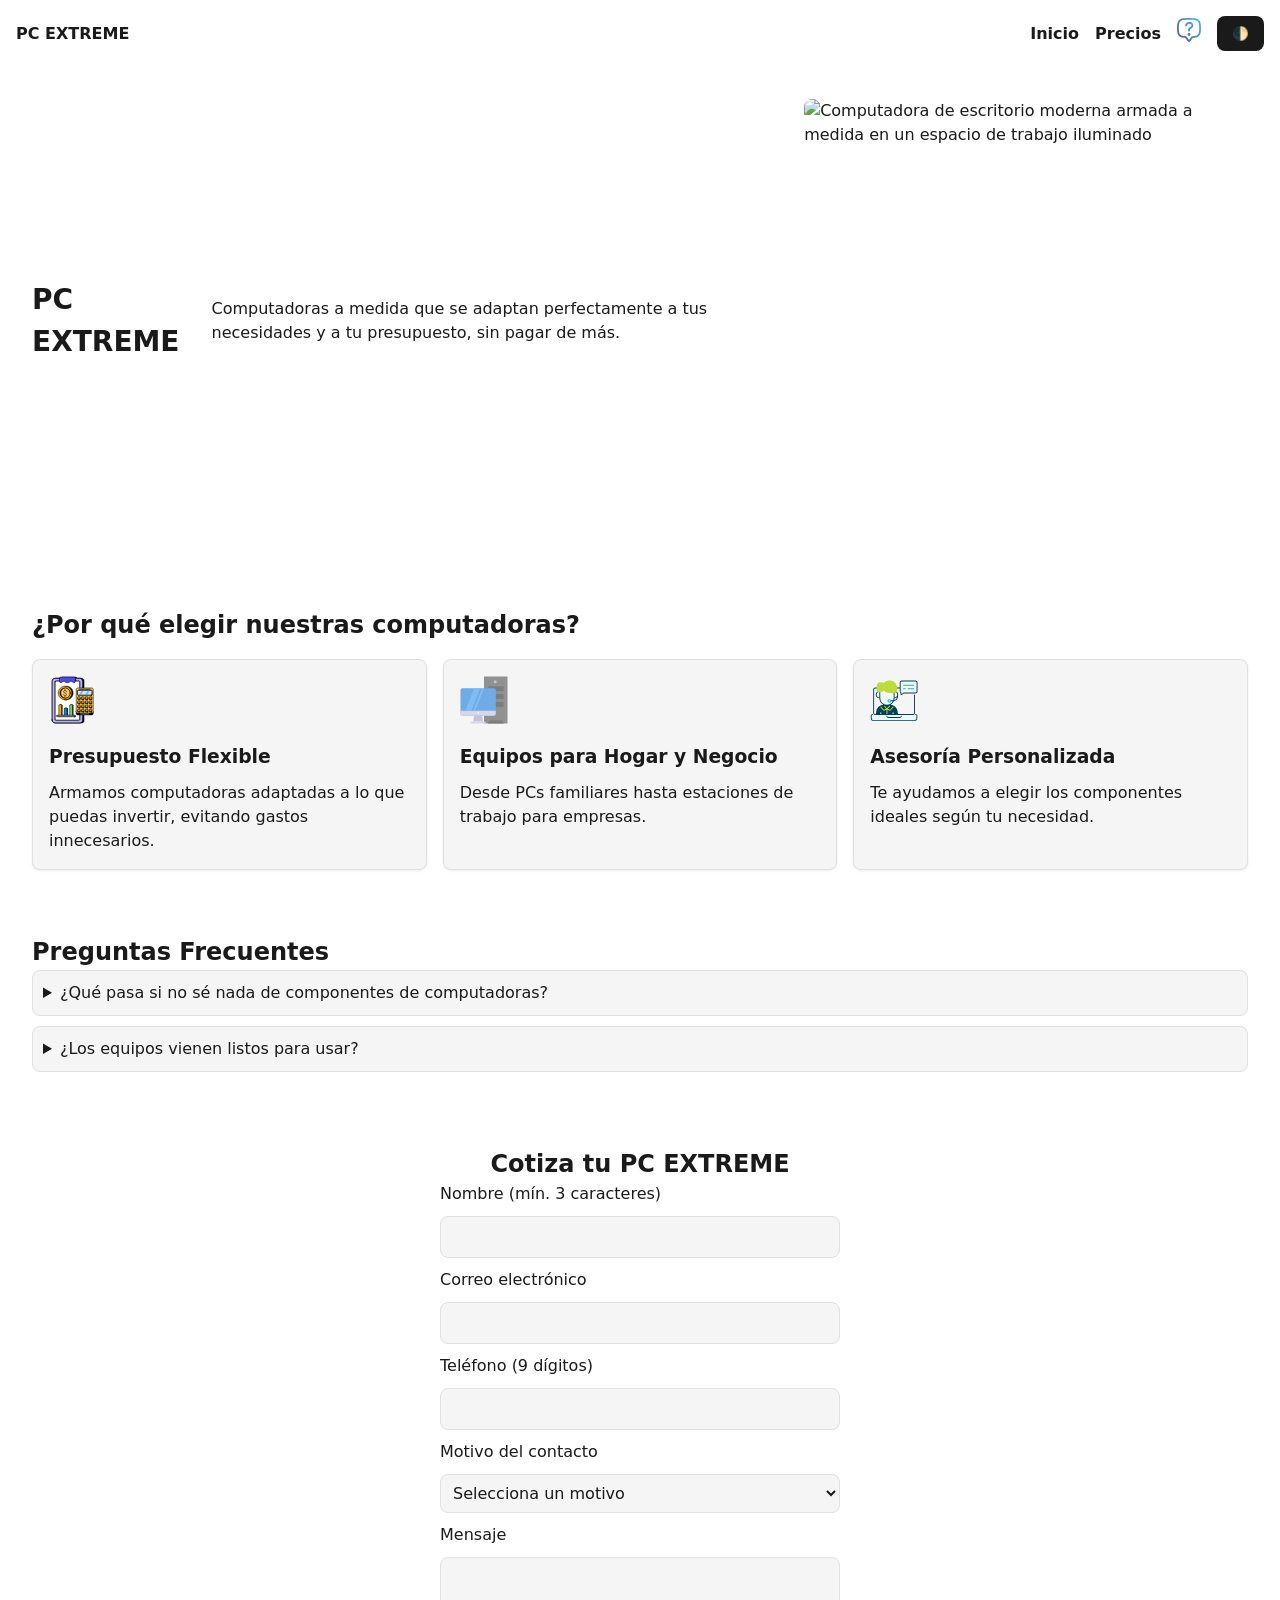
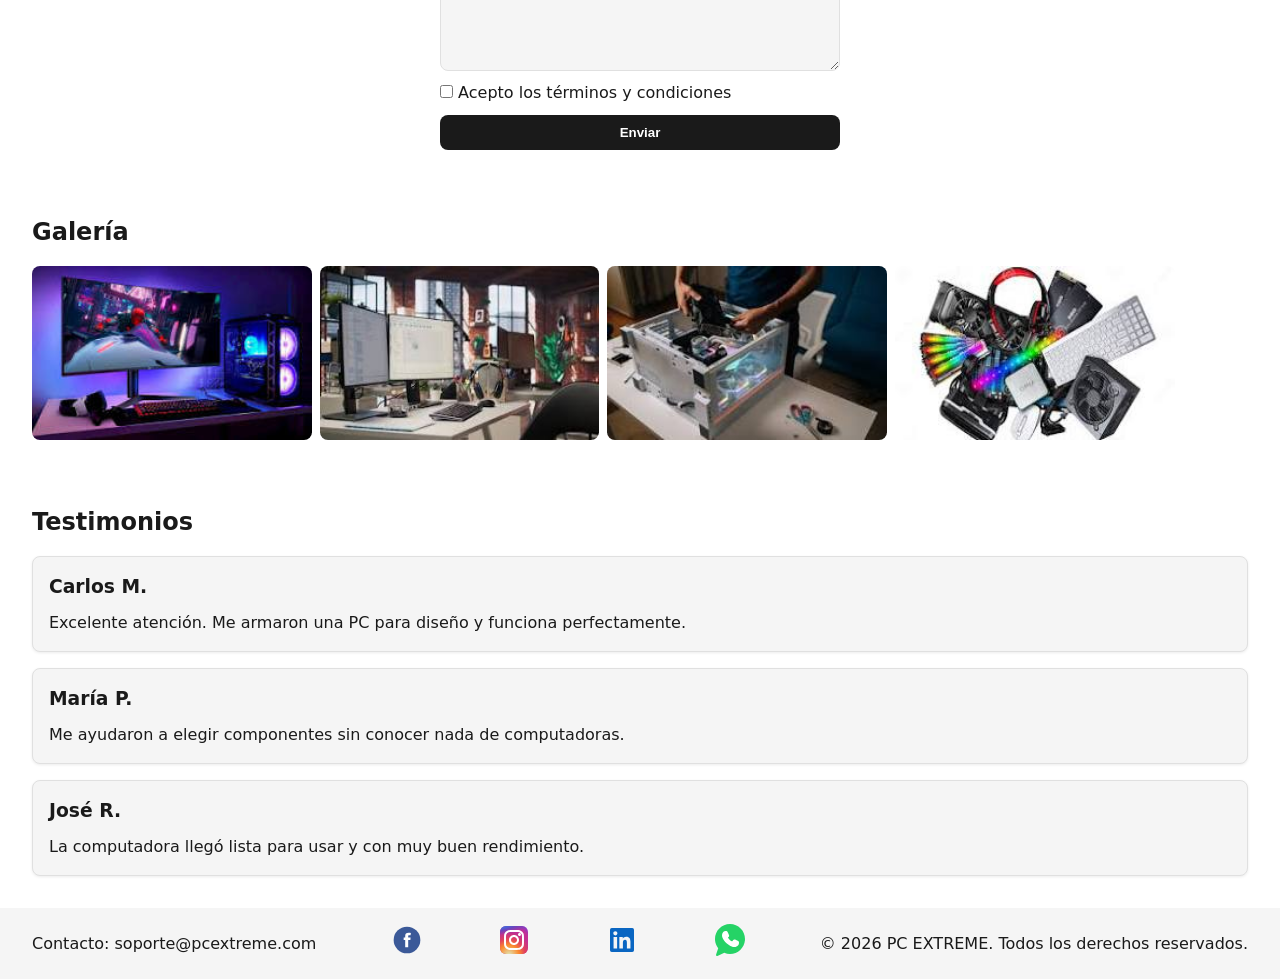
==== commit 8ed4162e: "feat: agrega validacion nativa al formulario de contacto" ====
--- a/index.html
+++ b/index.html
@@ -95,24 +95,57 @@
     <section id="contactodirect">
       <h2>Cotiza tu PC EXTREME</h2>
       <form>
-        <label for="nombre">Nombre completo</label>
-        <input type="text" id="nombre" required>
+
+        <label for="nombre">Nombre (mín. 3 caracteres)</label>
+        <input type="text" id="nombre" name="nombre" required minlength="3">
 
         <label for="email">Correo electrónico</label>
-        <input type="email" id="email" required>
-
-
-        <label for="motivo">Motivo de tu consulta</label>
-        <select id="motivo">
-          <option value="cotizacion">Quiero cotizar una computadora</option>
-          <option value="soporte">Soporte técnico o garantía</option>
-          <option value="sugerencia">Sugerencia o reclamo</option>
+        <input type="email" id="email" name="email" required>
+
+        <label for="telefono">Teléfono (9 dígitos)</label>
+        <input type="tel" id="telefono" name="telefono" pattern="[0-9]{9}" required>
+
+        <label for="motivo">Motivo del contacto</label>
+
+        <select id="motivo" name="motivo" required>
+
+          <option value="">
+            Selecciona un motivo
+          </option>
+
+          <option value="consulta">
+            Consulta
+          </option>
+
+          <option value="reclamo">
+            Reclamo
+          </option>
+
+          <option value="sugerencia">
+            Sugerencia
+          </option>
+
         </select>
 
-        <label for="mensaje">Cuéntanos qué necesitas (Uso de la PC, presupuesto estimado...)</label>
-        <textarea id="mensaje" placeholder="Escribe aquí los detalles de tu computadora ideal..."></textarea>
-
-        <button type="submit">Enviar solicitud</button>
+        <label for="mensaje">
+          Mensaje
+        </label>
+
+        <textarea id="mensaje" name="mensaje" rows="4" required minlength="10">
+  </textarea>
+
+        <label>
+
+          <input type="checkbox" id="acepto" name="acepto" required>
+
+          Acepto los términos y condiciones
+
+        </label>
+
+        <button type="submit">
+          Enviar
+        </button>
+
       </form>
     </section>
     <section id="galeria">
@@ -183,33 +216,33 @@
   <script>
     const toggleButton = document.getElementById("theme-toggle");
 
-        // Aplicar tema guardado al cargar la página
-        const temaGuardado = localStorage.getItem("theme");
-
-        if (temaGuardado === "dark") {
-            document.body.setAttribute("data-theme", "dark");
-        }
-
-        // Cambiar tema al hacer clic
-        toggleButton.addEventListener("click", () => {
-
-            const currentTheme = document.body.getAttribute("data-theme");
-
-            if (currentTheme === "dark") {
-
-                document.body.removeAttribute("data-theme");
-                localStorage.setItem("theme", "light");
-
-            } else {
-
-                document.body.setAttribute("data-theme", "dark");
-                localStorage.setItem("theme", "dark");
-
-            }
-
-        });
+    // Aplicar tema guardado al cargar la página
+    const temaGuardado = localStorage.getItem("theme");
+
+    if (temaGuardado === "dark") {
+      document.body.setAttribute("data-theme", "dark");
+    }
+
+    // Cambiar tema al hacer clic
+    toggleButton.addEventListener("click", () => {
+
+      const currentTheme = document.body.getAttribute("data-theme");
+
+      if (currentTheme === "dark") {
+
+        document.body.removeAttribute("data-theme");
+        localStorage.setItem("theme", "light");
+
+      } else {
+
+        document.body.setAttribute("data-theme", "dark");
+        localStorage.setItem("theme", "dark");
+
+      }
+
+    }); 
   </script>
-  
+
 </body>
 
 </html>
--- a/css/styles.css
+++ b/css/styles.css
@@ -13,11 +13,44 @@
 ========================== */
 
 :root {
-  --bg-color: #ffffff;
-  --text-color: #1a1a1a;
-  --accent-color: #ff4500;
-  --card-bg: #f4f4f4;
+
+  /*==========================
+  COLORES
+  ==========================*/
+  --color-primary: #1a1a1a;
+  --color-accent: #ff4500;
+  --color-text: #1a1a1a;
+  --color-bg: #ffffff;
+  --color-bg-soft: #f5f5f5;
+  --color-border: #e0e0e0;
+
+  /*==========================
+  TIPOGRAFÍA
+  ==========================*/
+  --font-text: system-ui, -apple-system, sans-serif;
+  --font-size: 16px;
+  --font-size-title: 28px;
+
+  /*==========================
+  ESPACIADOS
+  ==========================*/
+  --space-sm: 8px;
+  --space-md: 16px;
+  --space-lg: 32px;
+
+  /*==========================
+  ESTÉTICA
+  ==========================*/
+  --radius: 8px;
+
+  --shadow-sm:
+    0 1px 3px rgba(0, 0, 0, .08);
+
+  --shadow-md:
+    0 4px 12px rgba(0, 0, 0, .12);
+
   --transition-speed: .3s;
+
 }
 
 /* ==========================
@@ -25,9 +58,10 @@
 ========================== */
 
 [data-theme="dark"] {
-  --bg-color: #121212;
-  --text-color: #f5f5f5;
-  --card-bg: #1e1e1e;
+  --color-bg: #121212;
+  --color-text: #f5f5f5;
+  --color-bg-soft: #1e1e1e;
+  --color-border: #333333;
 }
 
 /* ==========================
@@ -35,13 +69,20 @@
 ========================== */
 
 body {
-  background-color: var(--bg-color);
-  color: var(--text-color);
-  font-family: system-ui, sans-serif;
+
+  background-color: var(--color-bg);
+  color: var(--color-text);
+  font-family: var(--font-text);
   line-height: 1.5;
   transition:
     background-color var(--transition-speed),
     color var(--transition-speed);
+
+}
+
+h1 {
+  font-size: var(--font-size-title);
+
 }
 
 /* ==========================
@@ -52,8 +93,8 @@
   display: flex;
   flex-wrap: wrap;
   align-items: center;
-  gap: 16px;
-  padding: 16px;
+  gap: var(--space-md);
+  padding: var(--space-md);
 }
 
 header nav .logo {
@@ -62,12 +103,13 @@
 
 nav a {
   text-decoration: none;
-  color: var(--text-color);
+  color: var(--color-text);
   font-weight: 700;
+  transition: color .3s;
 }
 
 nav a:hover {
-  color: var(--accent-color);
+  color: var(--color-accent);
 }
 
 /* ==========================
@@ -86,7 +128,7 @@
 #hero img {
   max-width: 100%;
   height: auto;
-  border-radius: 8px;
+  border-radius: var(--radius);
 }
 
 #hero img:hover {
@@ -112,16 +154,21 @@
 .cards {
   display: flex;
   flex-direction: column;
-  gap: 16px;
+  gap: var(--space-md);
   margin-top: 16px;
 }
 
 .card {
   width: 100%;
-  padding: 16px;
-  background: var(--card-bg);
-  border: 1px solid #e0e0e0;
-  border-radius: 8px;
+  padding: var(--space-md);
+  background: var(--color-bg-soft);
+  border: 1px solid var(--color-border);
+  border-radius: var(--radius);
+  box-shadow: var(--shadow-sm);
+
+transition:
+  box-shadow .2s,
+  transform .2s;
 }
 
 .card img {
@@ -132,6 +179,14 @@
   margin-bottom: 10px;
 }
 
+.card:hover,
+.plan:hover {
+
+  box-shadow: var(--shadow-md);
+  transform: translateY(-4px);
+
+}
+
 /* ==========================
 TESTIMONIOS
 ========================== */
@@ -145,10 +200,11 @@
 ========================== */
 
 details {
-  background: var(--card-bg);
+  background: var(--color-bg-soft);
   padding: 10px;
   margin-bottom: 10px;
-  border-radius: 4px;
+  border: 1px solid var(--color-border);
+  border-radius: var(--radius);
 }
 
 /* ==========================
@@ -172,11 +228,11 @@
 input,
 select,
 textarea {
-  padding: 8px;
-  border: 1px solid #ccc;
-  border-radius: 4px;
-  background: var(--card-bg);
-  color: var(--text-color);
+  padding: var(--space-sm);
+  border: 1px solid var(--color-border);
+  border-radius: var(--radius);
+  background: var(--color-bg-soft);
+  color: var(--color-text);
   font: inherit;
 }
 
@@ -185,12 +241,24 @@
 ========================== */
 
 button {
-  background: var(--accent-color);
-  color: white;
+
+  background: var(--color-primary);
+  color: var(--color-bg);
   border: none;
-  border-radius: 4px;
+  border-radius: var(--radius);
   padding: 10px 15px;
   cursor: pointer;
+  font-weight: bold;
+  transition:
+    transform .3s,
+    background-color .3s;
+
+}
+
+button:hover {
+  background: var(--color-accent);
+  transform: translateY(-3px);
+
 }
 
 /* ==========================
@@ -200,13 +268,13 @@
 .galeria {
   display: flex;
   flex-direction: column;
-  gap: 8px;
+  gap: var(--space-sm);
   margin-top: 16px;
 }
 
 .galeria img {
   width: 100%;
-  border-radius: 8px;
+  border-radius: var(--radius);
 }
 
 /* ==========================
@@ -220,7 +288,7 @@
   align-items: center;
   gap: 16px;
   padding: 16px 32px;
-  background: var(--card-bg);
+  background: var(--color-bg-soft);
 }
 
 /* ==================================================
@@ -239,9 +307,9 @@
 }
 
 .plan {
-  background: var(--card-bg);
-  border: 1px solid #e0e0e0;
-  border-radius: 8px;
+  background: var(--color-bg);
+  border: 1px solid var(--color-border);
+  border-radius: var(--radius);
   padding: 24px;
 
   display: flex;
@@ -250,10 +318,16 @@
   align-items: center;
 
   min-height: 320px;
+
+  box-shadow: var(--shadow-sm);
+
+  transition:
+    box-shadow .2s,
+    transform .2s;
 }
 
 .plan .precio {
-  font-size: 32px;
+   font-size: var(--font-size-title);
   font-weight: 700;
   margin: 16px 0;
 }
@@ -265,10 +339,10 @@
 
 .plan a {
   text-decoration: none;
-  color: var(--text-color);
-  border: 1px solid var(--text-color);
+  color: var(--color-text);
+  border: 1px solid var(--color-text);
   padding: 8px 16px;
-  border-radius: 5px;
+  border-radius: var(--radius);
 }
 
 /* Logos */
@@ -285,9 +359,9 @@
 }
 
 .logo-cliente {
-  background: var(--card-bg);
+  background: var(--color-bg-soft);
   padding: 24px;
-  border-radius: 8px;
+  border-radius: var(--radius);
   text-align: center;
   font-weight: bold;
 }
@@ -317,10 +391,10 @@
 
 .faq-nav {
   grid-area: nav;
-  background: var(--card-bg);
+  background: var(--color-bg-soft);
   padding: 16px;
   margin: 0 16px;
-  border-radius: 8px;
+  border-radius: var(--radius);
 }
 
 .faq-main {
@@ -337,7 +411,7 @@
 }
 
 .faq-main details {
-  border-bottom: 1px solid #e0e0e0;
+  border-bottom: 1px solid var(--color-border);
   padding: 16px 0;
 }
 
@@ -433,4 +507,5 @@
     grid-template-columns: repeat(4, 1fr);
   }
 
-}+}
+/* prueba git */
